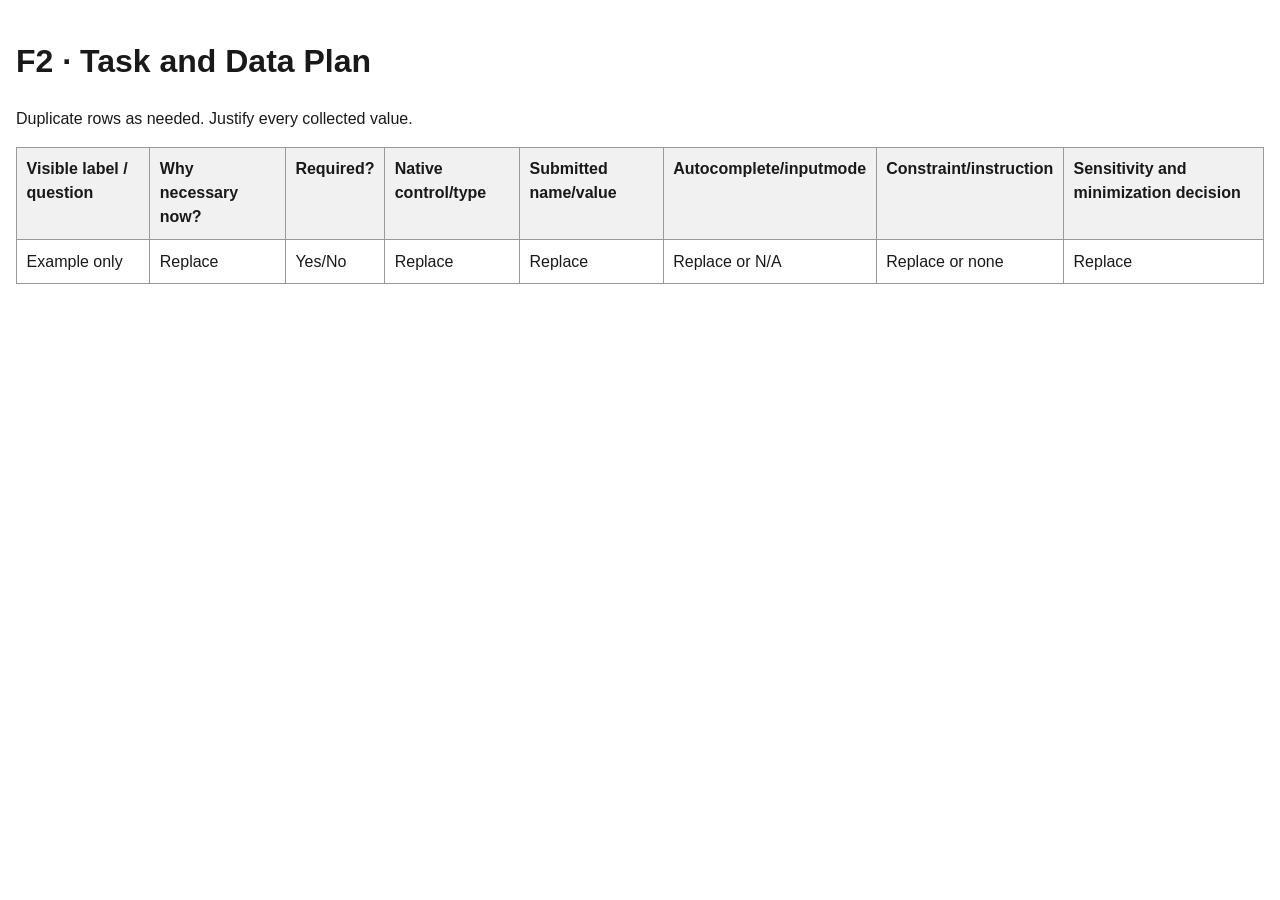
==== ASSESSMENT-Inclusive-Form-Flow-Starter/field-inventory-template.html @ 779ce45e "Initial Starter Repo" ====
<!doctype html>
<html lang="en">
    <head>
        <meta charset="utf-8">
        <meta name="viewport" content="width=device-width,initial-scale=1">
        <title>Field Inventory</title>
        <style>
        body{
            font-family:Arial,sans-serif;
            line-height:1.5;
            max-width:80rem;
            margin:auto;
            padding:1rem;
            color:#191919;
        }
        table{
            width:100%;
            border-collapse:collapse;
        }
        th,td{
            padding:.6rem;
            border:1px solid #999;
            text-align:left;
            vertical-align:top;
        }
        th{
            background:#f1f1f1;
        }
        </style>
        </head>
        <body>
            <h1>F2 · Task and Data Plan</h1>
            <p>Duplicate rows as needed. Justify every collected value.</p>
            <table>
                <thead>
                    <tr>
                        <th>Visible label / question</th>
                        <th>Why necessary now?</th>
                        <th>Required?</th>
                        <th>Native control/type</th>
                        <th>Submitted name/value</th>
                        <th>Autocomplete/inputmode</th>
                        <th>Constraint/instruction</th>
                        <th>Sensitivity and minimization decision</th>
                    </tr>
                </thead>
                <tbody>
                    <tr>
                        <td>Example only</td>
                        <td>Replace</td>
                        <td>Yes/No</td>
                        <td>Replace</td>
                        <td>Replace</td>
                        <td>Replace or N/A</td>
                        <td>Replace or none</td>
                        <td>Replace</td>
                    </tr>
                </tbody>
            </table>
        </body>
        </html>
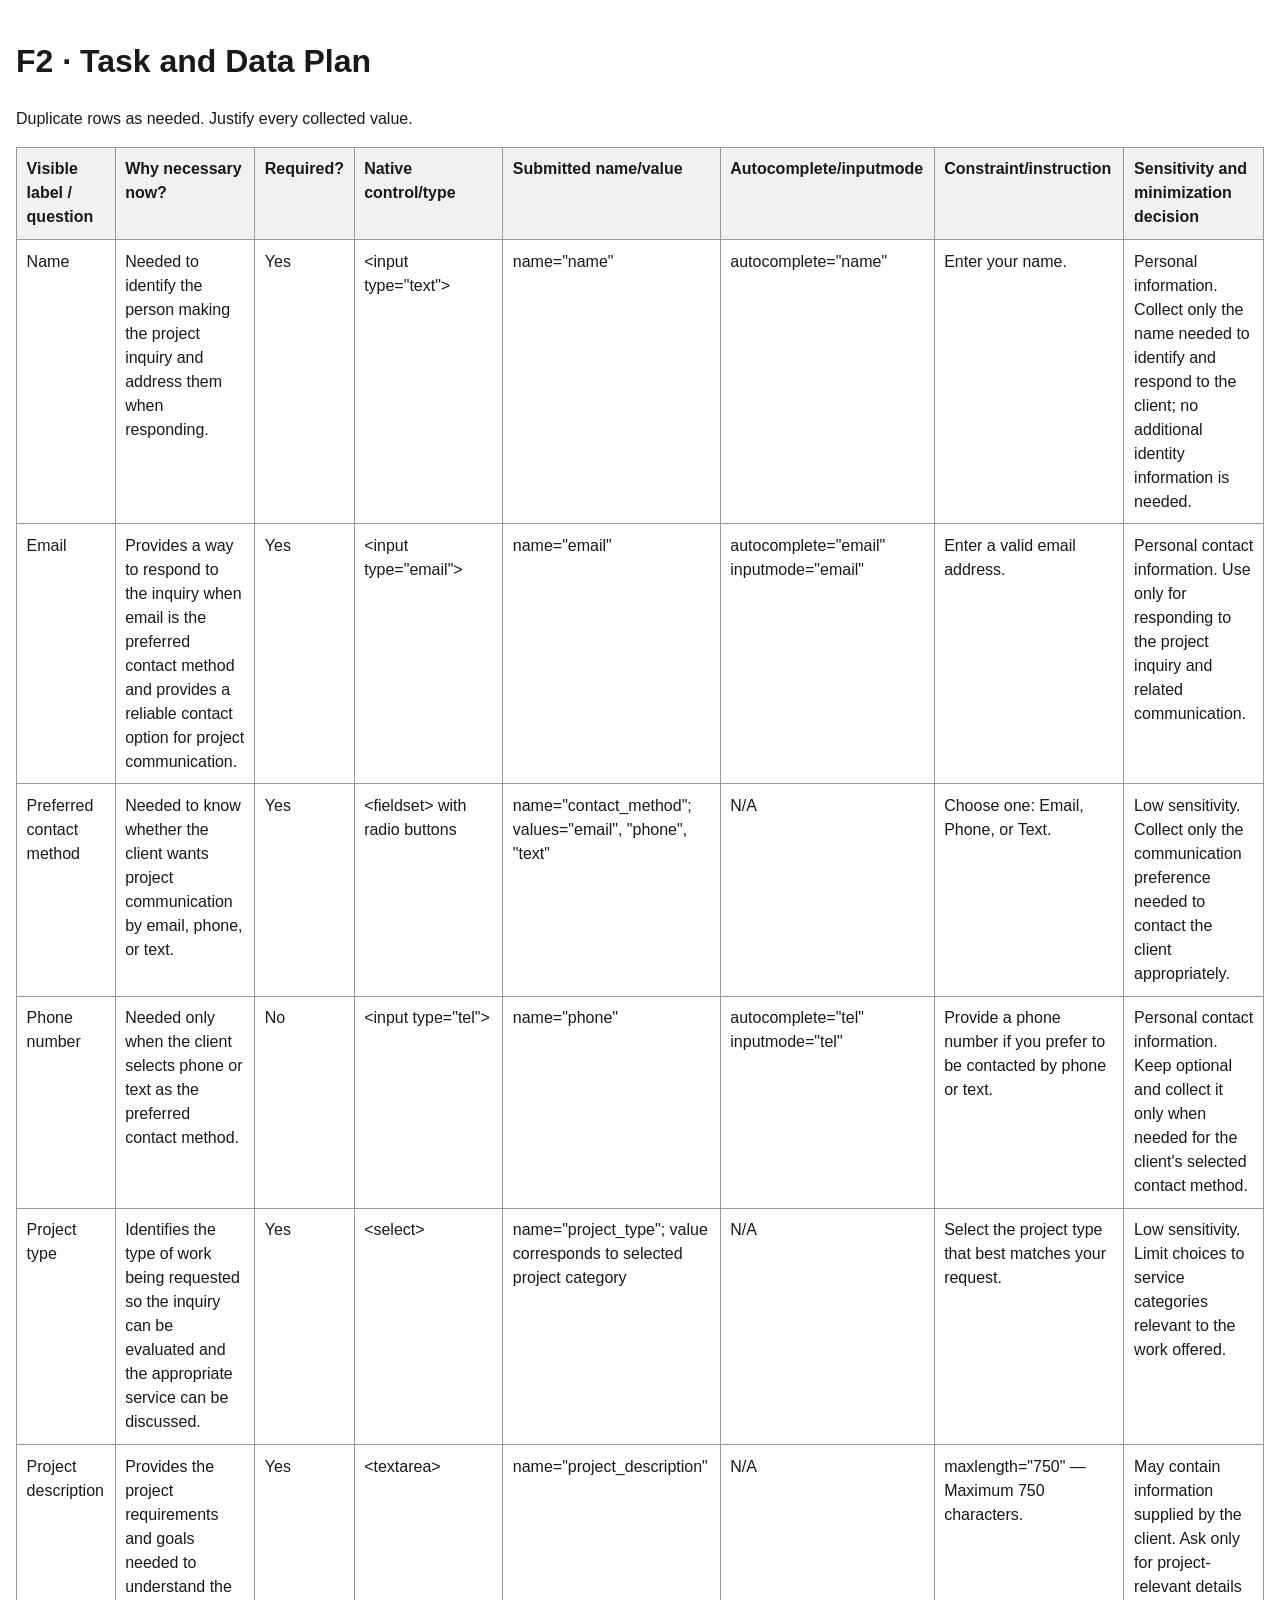
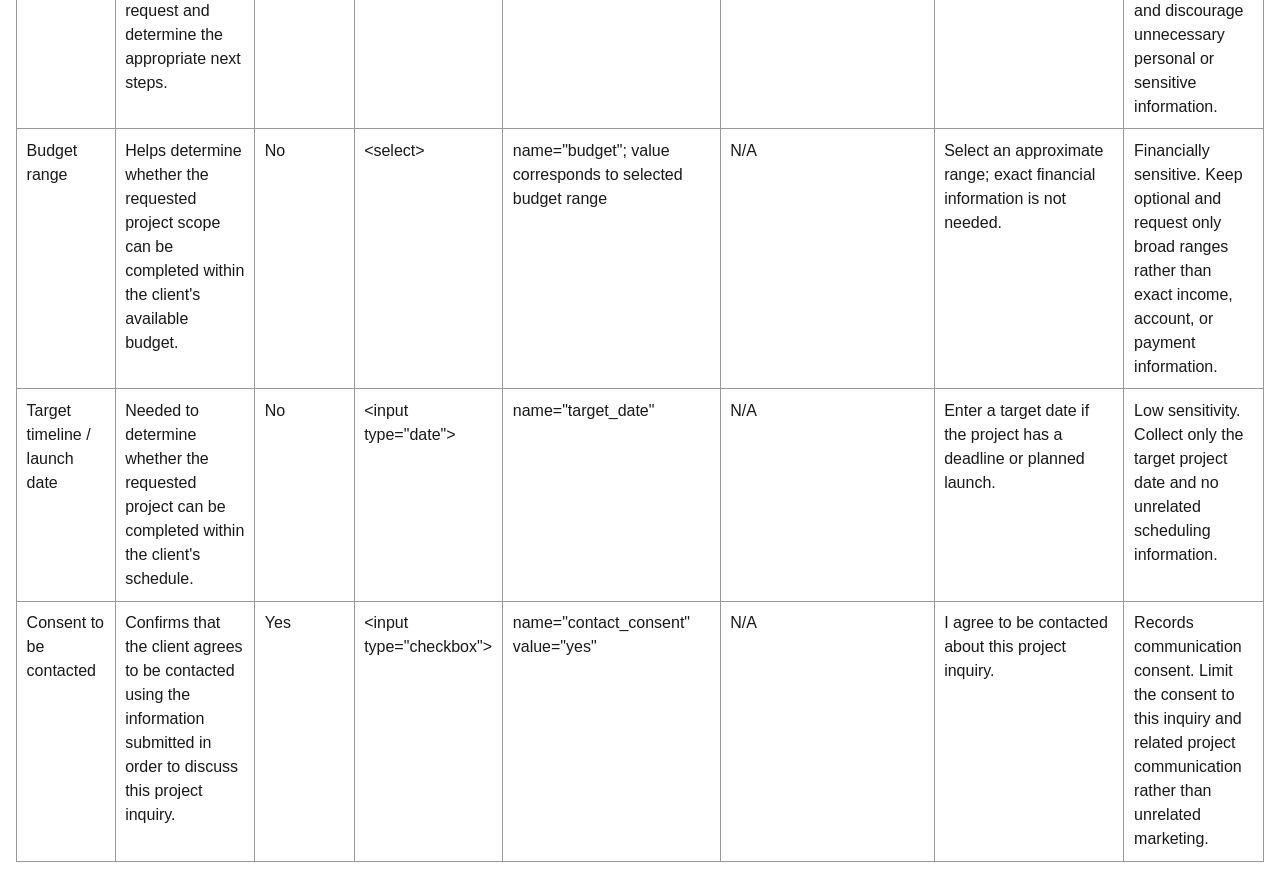
==== commit e77477c2: ""Complete F2 field inventory and data-minimization plan"" ====
--- a/ASSESSMENT-Inclusive-Form-Flow-Starter/field-inventory-template.html
+++ b/ASSESSMENT-Inclusive-Form-Flow-Starter/field-inventory-template.html
@@ -45,17 +45,105 @@
                     </tr>
                 </thead>
                 <tbody>
-                    <tr>
-                        <td>Example only</td>
-                        <td>Replace</td>
-                        <td>Yes/No</td>
-                        <td>Replace</td>
-                        <td>Replace</td>
-                        <td>Replace or N/A</td>
-                        <td>Replace or none</td>
-                        <td>Replace</td>
-                    </tr>
-                </tbody>
+    <tr>
+        <td>Name</td>
+        <td>Needed to identify the person making the project inquiry and address them when responding.</td>
+        <td>Yes</td>
+        <td>&lt;input type="text"&gt;</td>
+        <td>name="name"</td>
+        <td>autocomplete="name"</td>
+        <td>Enter your name.</td>
+        <td>Personal information. Collect only the name needed to identify and respond to the client; no additional identity information is needed.</td>
+    </tr>
+
+    <tr>
+        <td>Email</td>
+        <td>Provides a way to respond to the inquiry when email is the preferred contact method and provides a reliable contact option for project communication.</td>
+        <td>Yes</td>
+        <td>&lt;input type="email"&gt;</td>
+        <td>name="email"</td>
+        <td>autocomplete="email" inputmode="email"</td>
+        <td>Enter a valid email address.</td>
+        <td>Personal contact information. Use only for responding to the project inquiry and related communication.</td>
+    </tr>
+
+    <tr>
+        <td>Preferred contact method</td>
+        <td>Needed to know whether the client wants project communication by email, phone, or text.</td>
+        <td>Yes</td>
+        <td>&lt;fieldset&gt; with radio buttons</td>
+        <td>name="contact_method"; values="email", "phone", "text"</td>
+        <td>N/A</td>
+        <td>Choose one: Email, Phone, or Text.</td>
+        <td>Low sensitivity. Collect only the communication preference needed to contact the client appropriately.</td>
+    </tr>
+
+    <tr>
+        <td>Phone number</td>
+        <td>Needed only when the client selects phone or text as the preferred contact method.</td>
+        <td>No</td>
+        <td>&lt;input type="tel"&gt;</td>
+        <td>name="phone"</td>
+        <td>autocomplete="tel" inputmode="tel"</td>
+        <td>Provide a phone number if you prefer to be contacted by phone or text.</td>
+        <td>Personal contact information. Keep optional and collect it only when needed for the client's selected contact method.</td>
+    </tr>
+
+    <tr>
+        <td>Project type</td>
+        <td>Identifies the type of work being requested so the inquiry can be evaluated and the appropriate service can be discussed.</td>
+        <td>Yes</td>
+        <td>&lt;select&gt;</td>
+        <td>name="project_type"; value corresponds to selected project category</td>
+        <td>N/A</td>
+        <td>Select the project type that best matches your request.</td>
+        <td>Low sensitivity. Limit choices to service categories relevant to the work offered.</td>
+    </tr>
+
+   <tr>
+    <td>Project description</td>
+    <td>Provides the project requirements and goals needed to understand the request and determine the appropriate next steps.</td>
+    <td>Yes</td>
+    <td>&lt;textarea&gt;</td>
+    <td>name="project_description"</td>
+    <td>N/A</td>
+    <td>maxlength="750" — Maximum 750 characters.</td>
+    <td>May contain information supplied by the client. Ask only for project-relevant details and discourage unnecessary personal or sensitive information.</td>
+</tr>
+
+    <tr>
+        <td>Budget range</td>
+        <td>Helps determine whether the requested project scope can be completed within the client's available budget.</td>
+        <td>No</td>
+        <td>&lt;select&gt;</td>
+        <td>name="budget"; value corresponds to selected budget range</td>
+        <td>N/A</td>
+        <td>Select an approximate range; exact financial information is not needed.</td>
+        <td>Financially sensitive. Keep optional and request only broad ranges rather than exact income, account, or payment information.</td>
+    </tr>
+
+    <tr>
+        <td>Target timeline / launch date</td>
+        <td>Needed to determine whether the requested project can be completed within the client's schedule.</td>
+        <td>No</td>
+        <td>&lt;input type="date"&gt;</td>
+        <td>name="target_date"</td>
+        <td>N/A</td>
+        <td>Enter a target date if the project has a deadline or planned launch.</td>
+        <td>Low sensitivity. Collect only the target project date and no unrelated scheduling information.</td>
+    </tr>
+
+    <tr>
+        <td>Consent to be contacted</td>
+        <td>Confirms that the client agrees to be contacted using the information submitted in order to discuss this project inquiry.</td>
+        <td>Yes</td>
+        <td>&lt;input type="checkbox"&gt;</td>
+        <td>name="contact_consent" value="yes"</td>
+        <td>N/A</td>
+        <td>I agree to be contacted about this project inquiry.</td>
+        <td>Records communication consent. Limit the consent to this inquiry and related project communication rather than unrelated marketing.</td>
+    </tr>
+</tbody>
             </table>
         </body>
         </html>
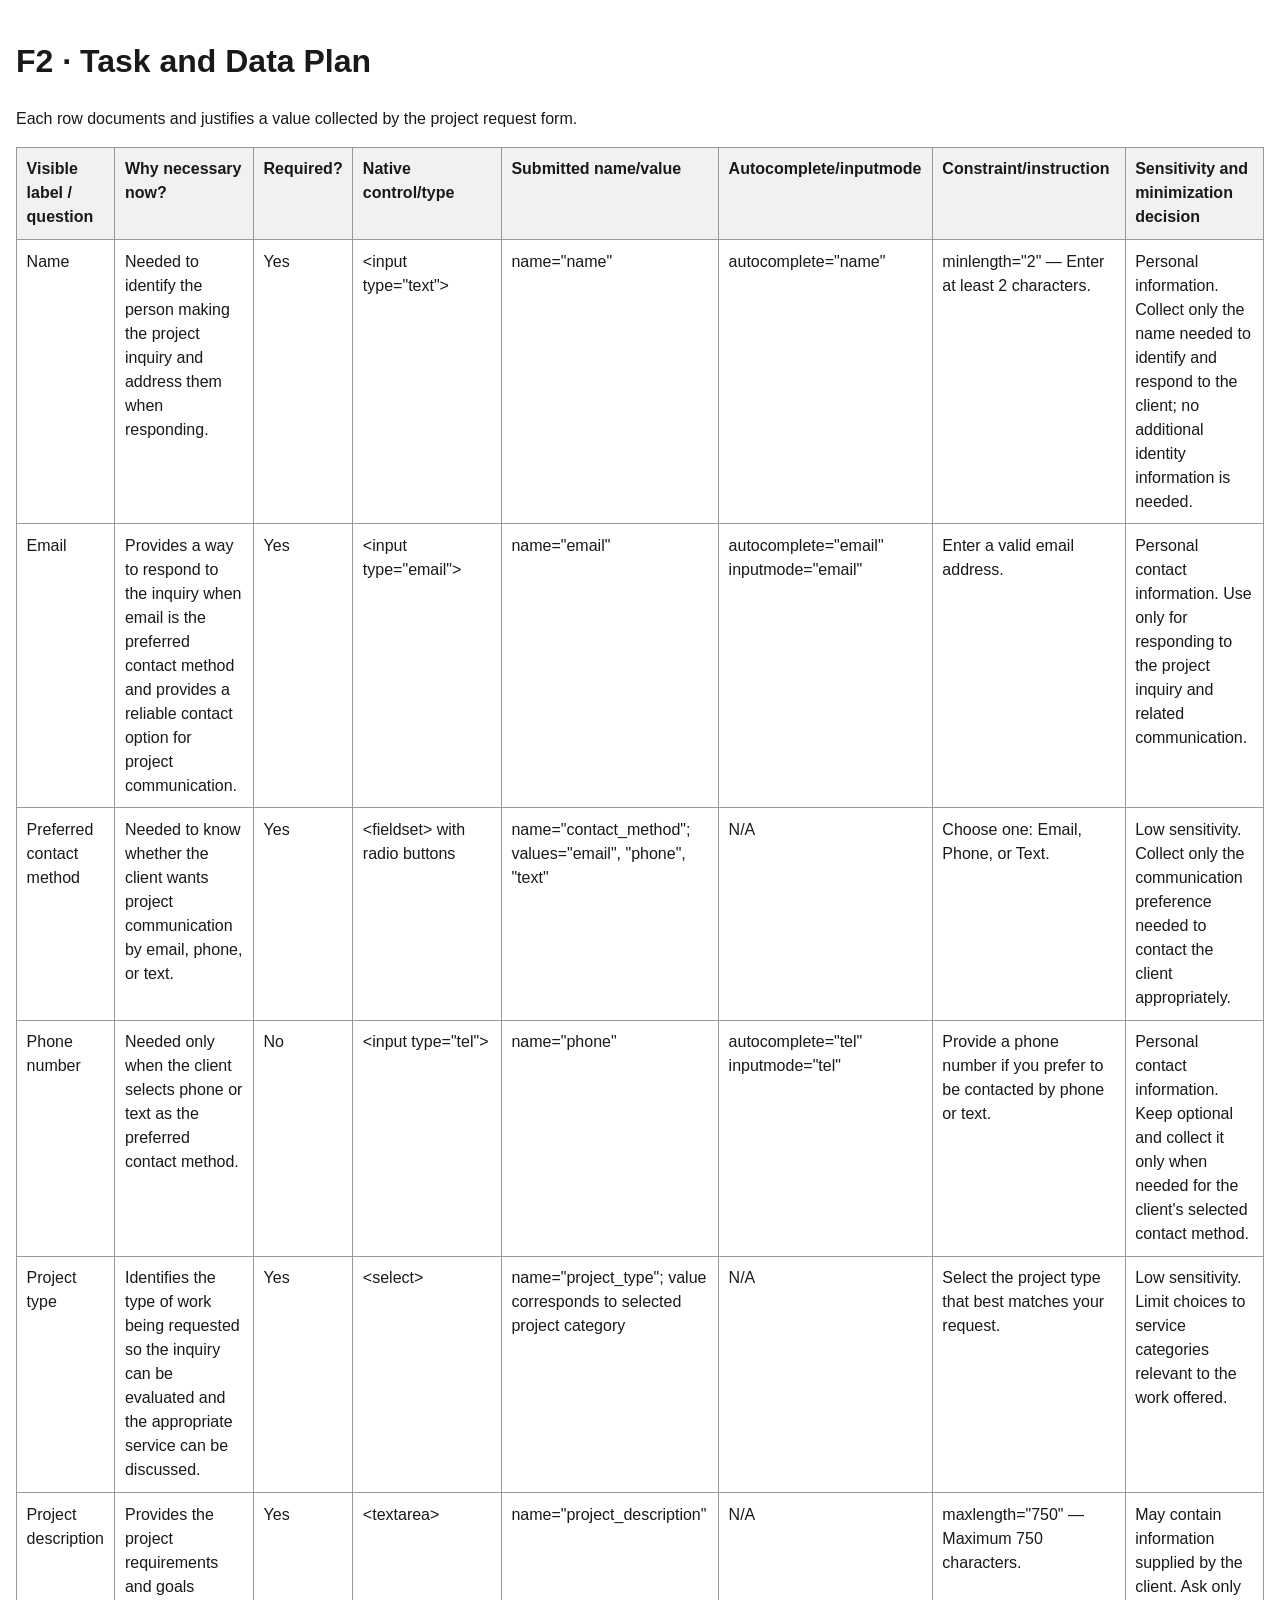
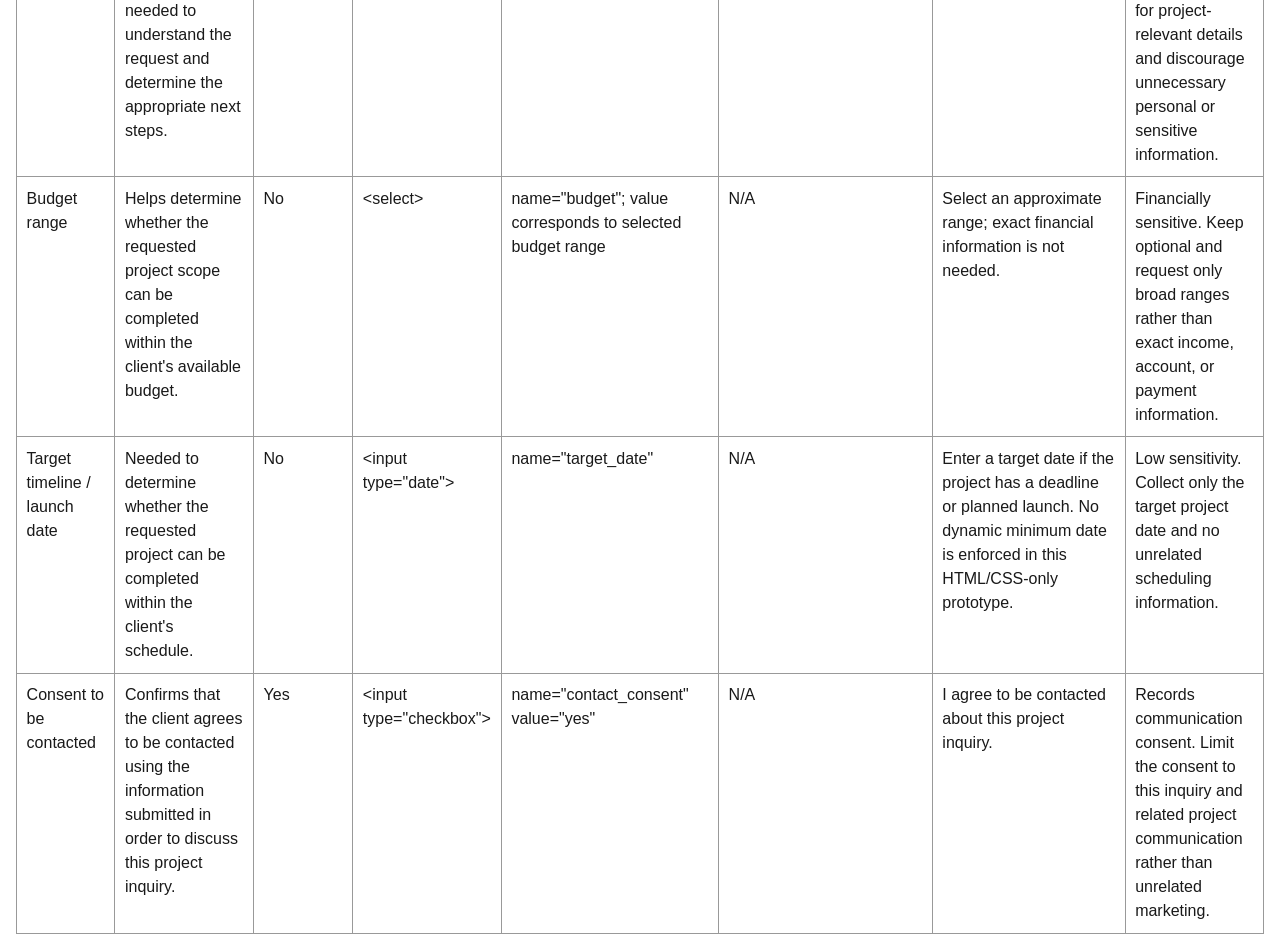
==== commit d075c1ce: "Add ai-disclosure.md and finalize test-record.md and field-inventory-template.html Adds the AI discl" ====
--- a/ASSESSMENT-Inclusive-Form-Flow-Starter/field-inventory-template.html
+++ b/ASSESSMENT-Inclusive-Form-Flow-Starter/field-inventory-template.html
@@ -5,145 +5,152 @@
         <meta name="viewport" content="width=device-width,initial-scale=1">
         <title>Field Inventory</title>
         <style>
-        body{
-            font-family:Arial,sans-serif;
-            line-height:1.5;
-            max-width:80rem;
-            margin:auto;
-            padding:1rem;
-            color:#191919;
-        }
-        table{
-            width:100%;
-            border-collapse:collapse;
-        }
-        th,td{
-            padding:.6rem;
-            border:1px solid #999;
-            text-align:left;
-            vertical-align:top;
-        }
-        th{
-            background:#f1f1f1;
-        }
+            body{
+                font-family:Arial,sans-serif;
+                line-height:1.5;
+                max-width:80rem;
+                margin:auto;
+                padding:1rem;
+                color:#191919;
+            }
+
+            table{
+                width:100%;
+                border-collapse:collapse;
+            }
+
+            th,
+            td{
+                padding:.6rem;
+                border:1px solid #999;
+                text-align:left;
+                vertical-align:top;
+            }
+
+            th{
+                background:#f1f1f1;
+            }
         </style>
-        </head>
-        <body>
-            <h1>F2 · Task and Data Plan</h1>
-            <p>Duplicate rows as needed. Justify every collected value.</p>
-            <table>
-                <thead>
-                    <tr>
-                        <th>Visible label / question</th>
-                        <th>Why necessary now?</th>
-                        <th>Required?</th>
-                        <th>Native control/type</th>
-                        <th>Submitted name/value</th>
-                        <th>Autocomplete/inputmode</th>
-                        <th>Constraint/instruction</th>
-                        <th>Sensitivity and minimization decision</th>
-                    </tr>
-                </thead>
-                <tbody>
-    <tr>
-        <td>Name</td>
-        <td>Needed to identify the person making the project inquiry and address them when responding.</td>
-        <td>Yes</td>
-        <td>&lt;input type="text"&gt;</td>
-        <td>name="name"</td>
-        <td>autocomplete="name"</td>
-        <td>Enter your name.</td>
-        <td>Personal information. Collect only the name needed to identify and respond to the client; no additional identity information is needed.</td>
-    </tr>
+    </head>
 
-    <tr>
-        <td>Email</td>
-        <td>Provides a way to respond to the inquiry when email is the preferred contact method and provides a reliable contact option for project communication.</td>
-        <td>Yes</td>
-        <td>&lt;input type="email"&gt;</td>
-        <td>name="email"</td>
-        <td>autocomplete="email" inputmode="email"</td>
-        <td>Enter a valid email address.</td>
-        <td>Personal contact information. Use only for responding to the project inquiry and related communication.</td>
-    </tr>
+    <body>
+        <h1>F2 · Task and Data Plan</h1>
+        <p>Each row documents and justifies a value collected by the project request form.</p>
 
-    <tr>
-        <td>Preferred contact method</td>
-        <td>Needed to know whether the client wants project communication by email, phone, or text.</td>
-        <td>Yes</td>
-        <td>&lt;fieldset&gt; with radio buttons</td>
-        <td>name="contact_method"; values="email", "phone", "text"</td>
-        <td>N/A</td>
-        <td>Choose one: Email, Phone, or Text.</td>
-        <td>Low sensitivity. Collect only the communication preference needed to contact the client appropriately.</td>
-    </tr>
+        <table>
+            <thead>
+                <tr>
+                    <th>Visible label / question</th>
+                    <th>Why necessary now?</th>
+                    <th>Required?</th>
+                    <th>Native control/type</th>
+                    <th>Submitted name/value</th>
+                    <th>Autocomplete/inputmode</th>
+                    <th>Constraint/instruction</th>
+                    <th>Sensitivity and minimization decision</th>
+                </tr>
+            </thead>
 
-    <tr>
-        <td>Phone number</td>
-        <td>Needed only when the client selects phone or text as the preferred contact method.</td>
-        <td>No</td>
-        <td>&lt;input type="tel"&gt;</td>
-        <td>name="phone"</td>
-        <td>autocomplete="tel" inputmode="tel"</td>
-        <td>Provide a phone number if you prefer to be contacted by phone or text.</td>
-        <td>Personal contact information. Keep optional and collect it only when needed for the client's selected contact method.</td>
-    </tr>
+            <tbody>
+                <tr>
+                    <td>Name</td>
+                    <td>Needed to identify the person making the project inquiry and address them when responding.</td>
+                    <td>Yes</td>
+                    <td>&lt;input type="text"&gt;</td>
+                    <td>name="name"</td>
+                    <td>autocomplete="name"</td>
+                    <td>minlength="2" — Enter at least 2 characters.</td>
+                    <td>Personal information. Collect only the name needed to identify and respond to the client; no additional identity information is needed.</td>
+                </tr>
 
-    <tr>
-        <td>Project type</td>
-        <td>Identifies the type of work being requested so the inquiry can be evaluated and the appropriate service can be discussed.</td>
-        <td>Yes</td>
-        <td>&lt;select&gt;</td>
-        <td>name="project_type"; value corresponds to selected project category</td>
-        <td>N/A</td>
-        <td>Select the project type that best matches your request.</td>
-        <td>Low sensitivity. Limit choices to service categories relevant to the work offered.</td>
-    </tr>
+                <tr>
+                    <td>Email</td>
+                    <td>Provides a way to respond to the inquiry when email is the preferred contact method and provides a reliable contact option for project communication.</td>
+                    <td>Yes</td>
+                    <td>&lt;input type="email"&gt;</td>
+                    <td>name="email"</td>
+                    <td>autocomplete="email" inputmode="email"</td>
+                    <td>Enter a valid email address.</td>
+                    <td>Personal contact information. Use only for responding to the project inquiry and related communication.</td>
+                </tr>
 
-   <tr>
-    <td>Project description</td>
-    <td>Provides the project requirements and goals needed to understand the request and determine the appropriate next steps.</td>
-    <td>Yes</td>
-    <td>&lt;textarea&gt;</td>
-    <td>name="project_description"</td>
-    <td>N/A</td>
-    <td>maxlength="750" — Maximum 750 characters.</td>
-    <td>May contain information supplied by the client. Ask only for project-relevant details and discourage unnecessary personal or sensitive information.</td>
-</tr>
+                <tr>
+                    <td>Preferred contact method</td>
+                    <td>Needed to know whether the client wants project communication by email, phone, or text.</td>
+                    <td>Yes</td>
+                    <td>&lt;fieldset&gt; with radio buttons</td>
+                    <td>name="contact_method"; values="email", "phone", "text"</td>
+                    <td>N/A</td>
+                    <td>Choose one: Email, Phone, or Text.</td>
+                    <td>Low sensitivity. Collect only the communication preference needed to contact the client appropriately.</td>
+                </tr>
 
-    <tr>
-        <td>Budget range</td>
-        <td>Helps determine whether the requested project scope can be completed within the client's available budget.</td>
-        <td>No</td>
-        <td>&lt;select&gt;</td>
-        <td>name="budget"; value corresponds to selected budget range</td>
-        <td>N/A</td>
-        <td>Select an approximate range; exact financial information is not needed.</td>
-        <td>Financially sensitive. Keep optional and request only broad ranges rather than exact income, account, or payment information.</td>
-    </tr>
+                <tr>
+                    <td>Phone number</td>
+                    <td>Needed only when the client selects phone or text as the preferred contact method.</td>
+                    <td>No</td>
+                    <td>&lt;input type="tel"&gt;</td>
+                    <td>name="phone"</td>
+                    <td>autocomplete="tel" inputmode="tel"</td>
+                    <td>Provide a phone number if you prefer to be contacted by phone or text.</td>
+                    <td>Personal contact information. Keep optional and collect it only when needed for the client's selected contact method.</td>
+                </tr>
 
-    <tr>
-        <td>Target timeline / launch date</td>
-        <td>Needed to determine whether the requested project can be completed within the client's schedule.</td>
-        <td>No</td>
-        <td>&lt;input type="date"&gt;</td>
-        <td>name="target_date"</td>
-        <td>N/A</td>
-        <td>Enter a target date if the project has a deadline or planned launch.</td>
-        <td>Low sensitivity. Collect only the target project date and no unrelated scheduling information.</td>
-    </tr>
+                <tr>
+                    <td>Project type</td>
+                    <td>Identifies the type of work being requested so the inquiry can be evaluated and the appropriate service can be discussed.</td>
+                    <td>Yes</td>
+                    <td>&lt;select&gt;</td>
+                    <td>name="project_type"; value corresponds to selected project category</td>
+                    <td>N/A</td>
+                    <td>Select the project type that best matches your request.</td>
+                    <td>Low sensitivity. Limit choices to service categories relevant to the work offered.</td>
+                </tr>
 
-    <tr>
-        <td>Consent to be contacted</td>
-        <td>Confirms that the client agrees to be contacted using the information submitted in order to discuss this project inquiry.</td>
-        <td>Yes</td>
-        <td>&lt;input type="checkbox"&gt;</td>
-        <td>name="contact_consent" value="yes"</td>
-        <td>N/A</td>
-        <td>I agree to be contacted about this project inquiry.</td>
-        <td>Records communication consent. Limit the consent to this inquiry and related project communication rather than unrelated marketing.</td>
-    </tr>
-</tbody>
-            </table>
-        </body>
-        </html>
+                <tr>
+                    <td>Project description</td>
+                    <td>Provides the project requirements and goals needed to understand the request and determine the appropriate next steps.</td>
+                    <td>Yes</td>
+                    <td>&lt;textarea&gt;</td>
+                    <td>name="project_description"</td>
+                    <td>N/A</td>
+                    <td>maxlength="750" — Maximum 750 characters.</td>
+                    <td>May contain information supplied by the client. Ask only for project-relevant details and discourage unnecessary personal or sensitive information.</td>
+                </tr>
+
+                <tr>
+                    <td>Budget range</td>
+                    <td>Helps determine whether the requested project scope can be completed within the client's available budget.</td>
+                    <td>No</td>
+                    <td>&lt;select&gt;</td>
+                    <td>name="budget"; value corresponds to selected budget range</td>
+                    <td>N/A</td>
+                    <td>Select an approximate range; exact financial information is not needed.</td>
+                    <td>Financially sensitive. Keep optional and request only broad ranges rather than exact income, account, or payment information.</td>
+                </tr>
+
+                <tr>
+                    <td>Target timeline / launch date</td>
+                    <td>Needed to determine whether the requested project can be completed within the client's schedule.</td>
+                    <td>No</td>
+                    <td>&lt;input type="date"&gt;</td>
+                    <td>name="target_date"</td>
+                    <td>N/A</td>
+                    <td>Enter a target date if the project has a deadline or planned launch. No dynamic minimum date is enforced in this HTML/CSS-only prototype.</td>
+                    <td>Low sensitivity. Collect only the target project date and no unrelated scheduling information.</td>
+                </tr>
+
+                <tr>
+                    <td>Consent to be contacted</td>
+                    <td>Confirms that the client agrees to be contacted using the information submitted in order to discuss this project inquiry.</td>
+                    <td>Yes</td>
+                    <td>&lt;input type="checkbox"&gt;</td>
+                    <td>name="contact_consent" value="yes"</td>
+                    <td>N/A</td>
+                    <td>I agree to be contacted about this project inquiry.</td>
+                    <td>Records communication consent. Limit the consent to this inquiry and related project communication rather than unrelated marketing.</td>
+                </tr>
+            </tbody>
+        </table>
+    </body>
+</html>
